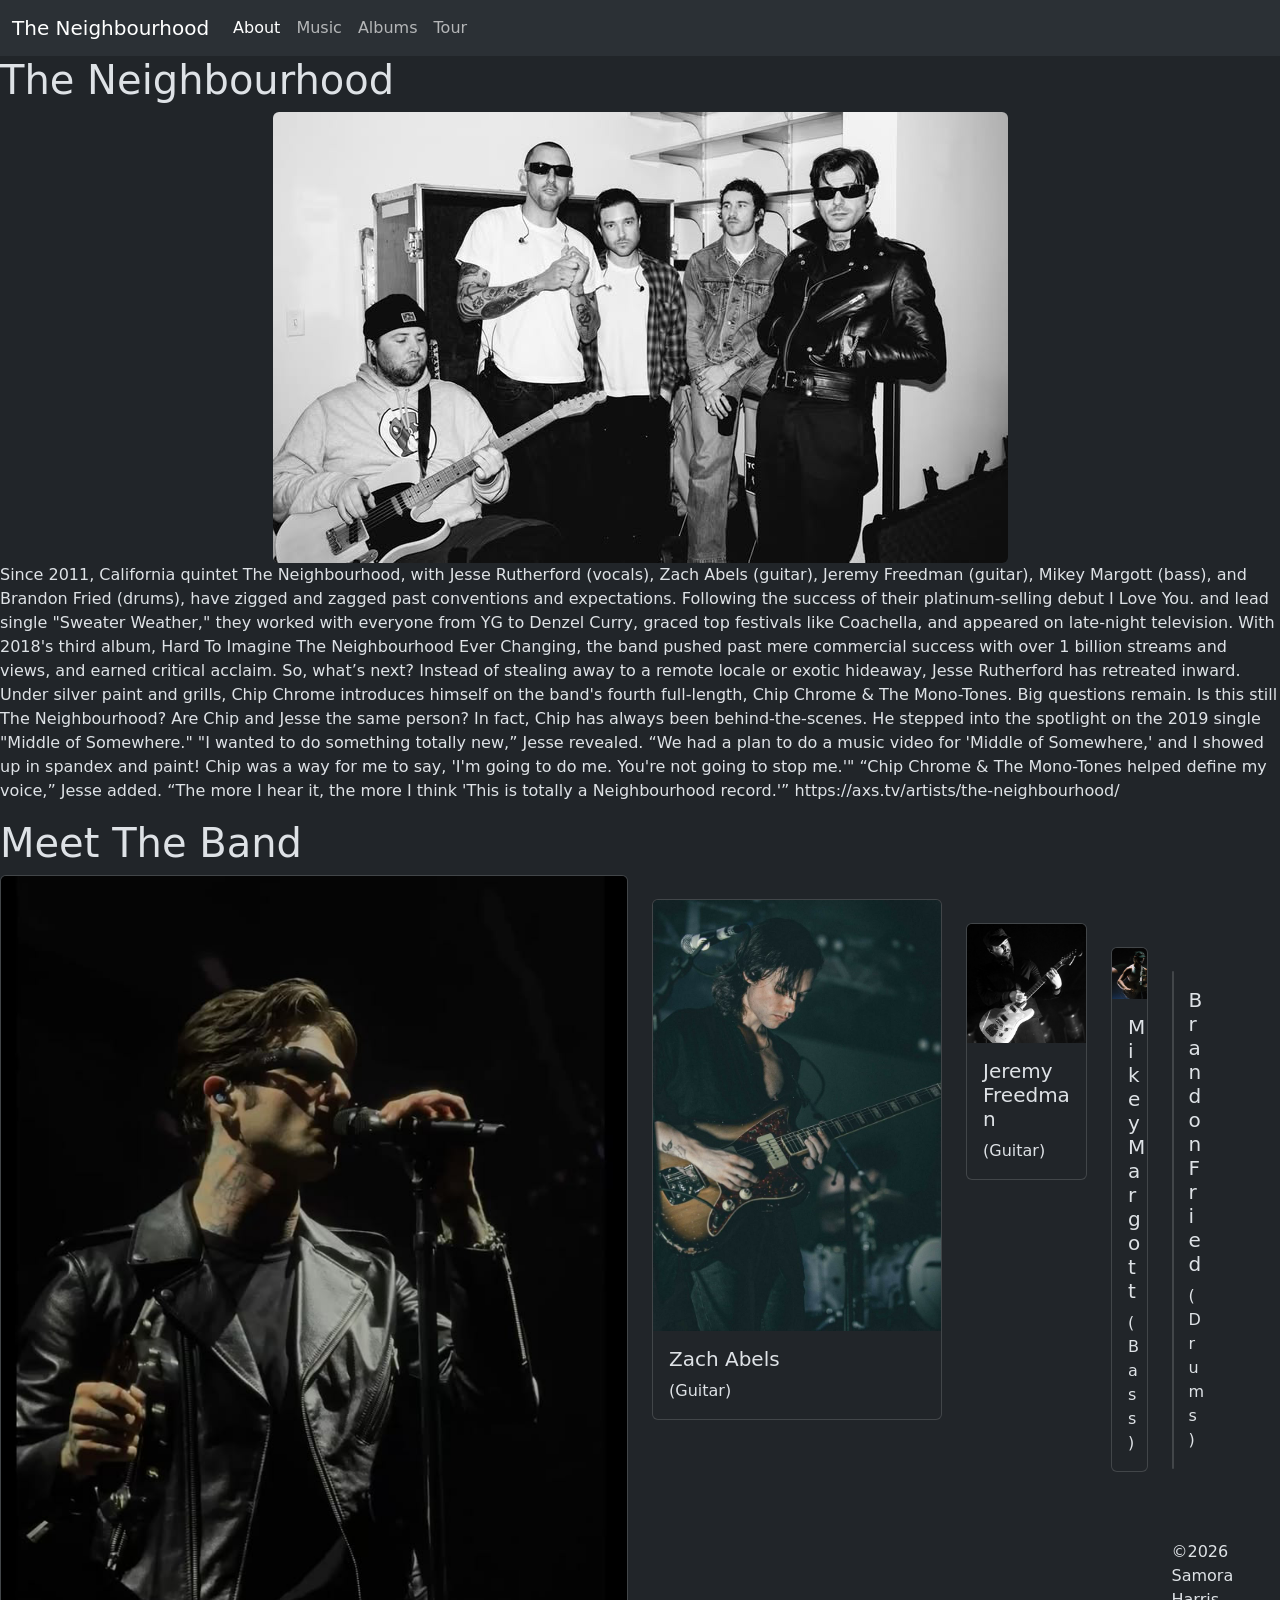
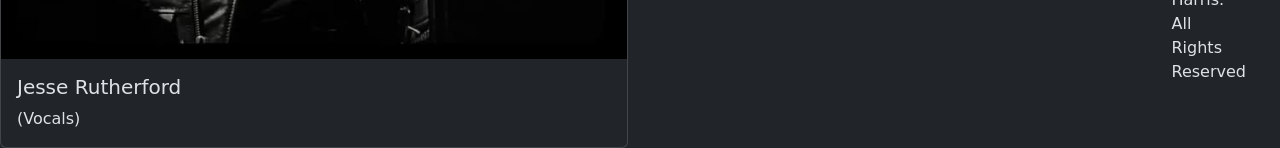
==== About.html @ 40df34dc "First steps" ====
<!DOCTYPE html>
<html lang="en" data-bs-theme="dark">
<head>
    <meta charset="UTF-8">
    <meta name="viewport" content="width=device-width, initial-scale=1.0">
    <title>Document</title>
</head>
<body>
    <link href="https://cdn.jsdelivr.net/npm/bootstrap@5.3.3/dist/css/bootstrap.min.css" rel="stylesheet">

   <nav class="navbar navbar-expand-lg bg-body-tertiary">
  <div class="container-fluid">
    <a class="navbar-brand" href="index.html">The Neighbourhood</a>
    <button class="navbar-toggler" type="button" data-bs-toggle="collapse" data-bs-target="#navbarNav" aria-controls="navbarNav" aria-expanded="false" aria-label="Toggle navigation">
      <span class="navbar-toggler-icon"></span>
    </button>
    <div class="collapse navbar-collapse" id="navbarNav">
      <ul class="navbar-nav">
        <li class="nav-item">
          <a class="nav-link active" aria-current="page" href="About.html">About</a>
        </li>
        <li class="nav-item">
          <a class="nav-link" href="Music.html">Music</a>
        </li>
        <li class="nav-item">
          <a class="nav-link" href="albums.html">Albums</a>
        </li>
        <li class="nav-item">
          <a class="nav-link" href="tour.html">Tour</a>
        </li>
      </ul>
    </div>
  </div>
</nav>

<h1>The Neighbourhood</h1>

<img src="img/THE_BAND.png" class="rounded mx-auto d-block" alt="...">

<p>Since 2011, California quintet The Neighbourhood, with Jesse Rutherford (vocals), Zach Abels (guitar), Jeremy Freedman (guitar), Mikey Margott (bass), and Brandon Fried (drums), have zigged and zagged past conventions and expectations. Following the success of their platinum-selling debut I Love You. and lead single "Sweater Weather," they worked with everyone from YG to Denzel Curry, graced top festivals like Coachella, and appeared on late-night television. With 2018's third album, Hard To Imagine The Neighbourhood Ever Changing, the band pushed past mere commercial success with over 1 billion streams and views, and earned critical acclaim. So, what’s next? Instead of stealing away to a remote locale or exotic hideaway, Jesse Rutherford has retreated inward. Under silver paint and grills, Chip Chrome introduces himself on the band's fourth full-length, Chip Chrome & The Mono-Tones. Big questions remain. Is this still The Neighbourhood? Are Chip and Jesse the same person? In fact, Chip has always been behind-the-scenes. He stepped into the spotlight on the 2019 single "Middle of Somewhere." "I wanted to do something totally new,” Jesse revealed. “We had a plan to do a music video for 'Middle of Somewhere,' and I showed up in spandex and paint! Chip was a way for me to say, 'I'm going to do me. You're not going to stop me.'" “Chip Chrome & The Mono-Tones helped define my voice,” Jesse added. “The more I hear it, the more I think 'This is totally a Neighbourhood record.'”
https://axs.tv/artists/the-neighbourhood/ </p>

<h1>Meet The Band</h1>

<div class="row row-cols-1 row-cols-md-2 g-4">
  <div class="col">
    <div class="card">
      <img src="img/J.png" class="card-img-top" alt="...">
      <div class="card-body">
        <h5 class="card-title">Jesse Rutherford</h5>
        <p class="card-text">(Vocals)</p>
      </div>
    </div>
  </div>
<div class="row row-cols-1 row-cols-md-2 g-4">
  <div class="col">
    <div class="card">
      <img src="img/Z.png" class="card-img-top" alt="...">
      <div class="card-body">
        <h5 class="card-title">Zach Abels</h5>
        <p class="card-text">(Guitar)</p>
      </div>
    </div>
  </div>
<div class="row row-cols-1 row-cols-md-2 g-4">
  <div class="col">
    <div class="card">
      <img src="img/JE.png" class="card-img-top" alt="...">
      <div class="card-body">
        <h5 class="card-title">Jeremy Freedman</h5>
        <p class="card-text">(Guitar)</p>
      </div>
    </div>
  </div>
  <div class="row row-cols-1 row-cols-md-2 g-4">
  <div class="col">
    <div class="card">
      <img src="img/M.png" class="card-img-top" alt="...">
      <div class="card-body">
        <h5 class="card-title">Mikey Margott</h5>
        <p class="card-text">(Bass)</p>
      </div>
    </div>
  </div>
<div class="row row-cols-1 row-cols-md-2 g-4">
  <div class="col">
    <div class="card">
      <img src="img/B.png" class="card-img-top" alt="...">
      <div class="card-body">
        <h5 class="card-title">Brandon Fried</h5>
        <p class="card-text">(Drums)</p>
      </div>
    </div>
  </div>

<P>©2026 Samora Harris. All Rights Reserved</P>

  <script src="https://cdn.jsdelivr.net/npm/bootstrap@5.3.3/dist/js/bootstrap.bundle.min.js"></script>
</body>
</html>
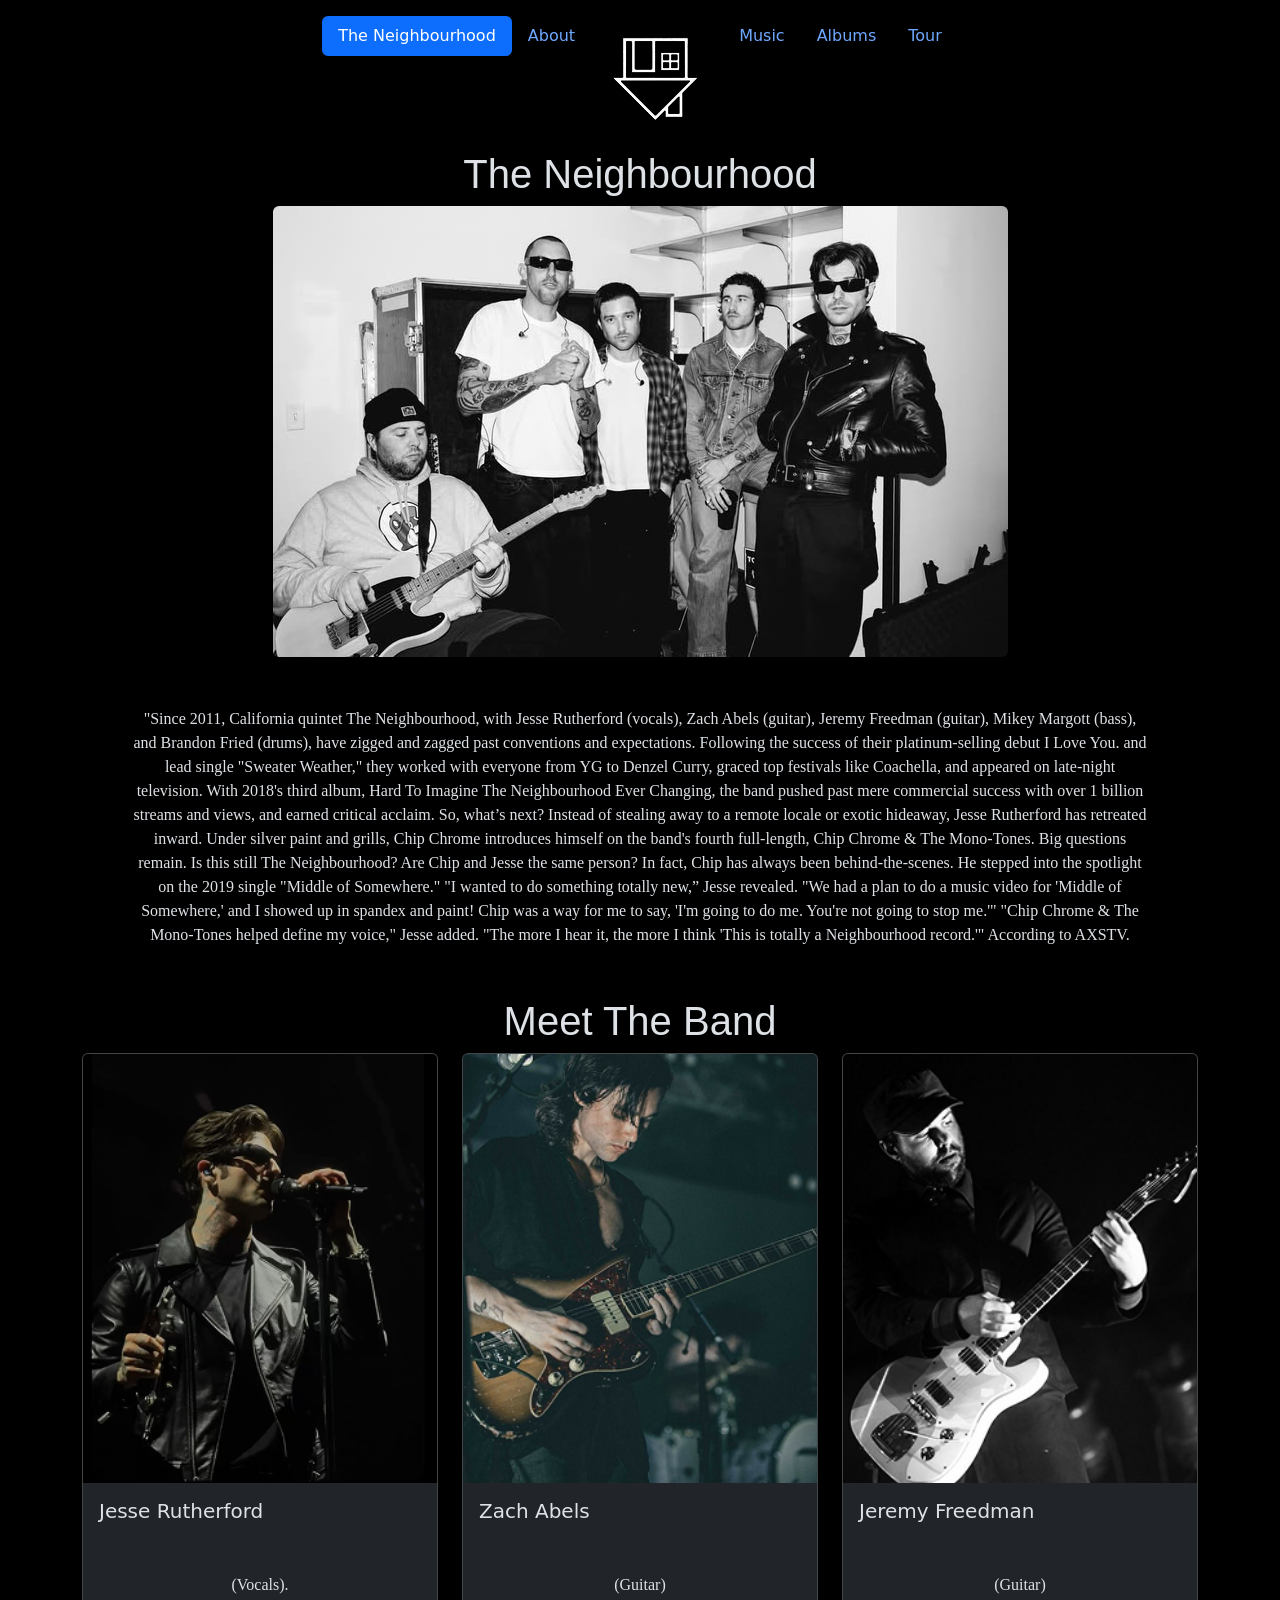
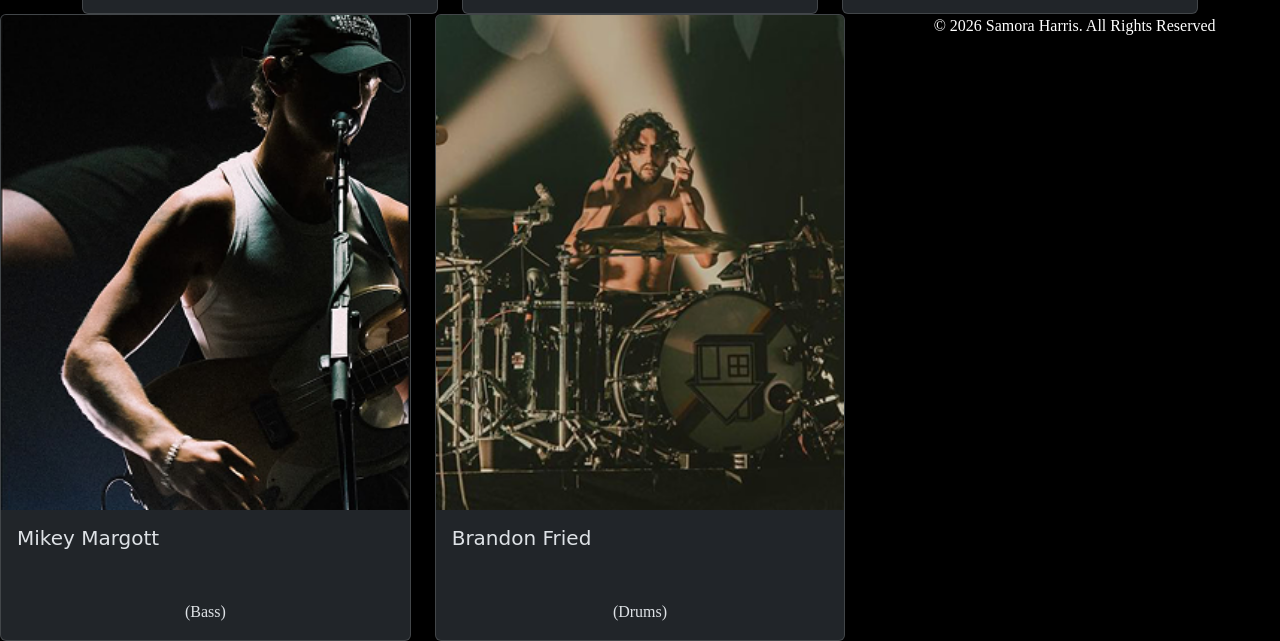
==== commit 7fdb9cee: "Updates" ====
--- a/About.html
+++ b/About.html
@@ -7,85 +7,76 @@
 </head>
 <body>
     <link href="https://cdn.jsdelivr.net/npm/bootstrap@5.3.3/dist/css/bootstrap.min.css" rel="stylesheet">
-
-   <nav class="navbar navbar-expand-lg bg-body-tertiary">
-  <div class="container-fluid">
-    <a class="navbar-brand" href="index.html">The Neighbourhood</a>
-    <button class="navbar-toggler" type="button" data-bs-toggle="collapse" data-bs-target="#navbarNav" aria-controls="navbarNav" aria-expanded="false" aria-label="Toggle navigation">
-      <span class="navbar-toggler-icon"></span>
-    </button>
-    <div class="collapse navbar-collapse" id="navbarNav">
-      <ul class="navbar-nav">
-        <li class="nav-item">
-          <a class="nav-link active" aria-current="page" href="About.html">About</a>
-        </li>
-        <li class="nav-item">
-          <a class="nav-link" href="Music.html">Music</a>
-        </li>
-        <li class="nav-item">
-          <a class="nav-link" href="albums.html">Albums</a>
-        </li>
-        <li class="nav-item">
-          <a class="nav-link" href="tour.html">Tour</a>
-        </li>
-      </ul>
-    </div>
-  </div>
-</nav>
+    <link href="css/Styles_1.css" rel="stylesheet" />
+   <div class="b-example-divider"></div>
+      <div class="container">
+        <header class="d-flex justify-content-center py-3">
+          <ul class="nav nav-pills">
+            <li class="nav-item">
+              <a href="index.html" class="nav-link active" aria-current="page">The Neighbourhood</a>
+            </li>
+            <li class="nav-item"><a href="About.html" class="nav-link">About</a></li>
+            <li class="nav-item"><a href="albums.html" class="nav-link"><img src="img/TheN_logo 1.png" class="rounded mx-auto d-block" alt="..."></a></li>
+            <li class="nav-item"><a href="Music.html" class="nav-link">Music</a></li>
+            <li class="nav-item"><a href="albums.html" class="nav-link">Albums</a></li>
+            <li class="nav-item"><a href="tour.html" class="nav-link">Tour</a></li>
+          </ul>
+        </header>
 
 <h1>The Neighbourhood</h1>
 
 <img src="img/THE_BAND.png" class="rounded mx-auto d-block" alt="...">
 
-<p>Since 2011, California quintet The Neighbourhood, with Jesse Rutherford (vocals), Zach Abels (guitar), Jeremy Freedman (guitar), Mikey Margott (bass), and Brandon Fried (drums), have zigged and zagged past conventions and expectations. Following the success of their platinum-selling debut I Love You. and lead single "Sweater Weather," they worked with everyone from YG to Denzel Curry, graced top festivals like Coachella, and appeared on late-night television. With 2018's third album, Hard To Imagine The Neighbourhood Ever Changing, the band pushed past mere commercial success with over 1 billion streams and views, and earned critical acclaim. So, what’s next? Instead of stealing away to a remote locale or exotic hideaway, Jesse Rutherford has retreated inward. Under silver paint and grills, Chip Chrome introduces himself on the band's fourth full-length, Chip Chrome & The Mono-Tones. Big questions remain. Is this still The Neighbourhood? Are Chip and Jesse the same person? In fact, Chip has always been behind-the-scenes. He stepped into the spotlight on the 2019 single "Middle of Somewhere." "I wanted to do something totally new,” Jesse revealed. “We had a plan to do a music video for 'Middle of Somewhere,' and I showed up in spandex and paint! Chip was a way for me to say, 'I'm going to do me. You're not going to stop me.'" “Chip Chrome & The Mono-Tones helped define my voice,” Jesse added. “The more I hear it, the more I think 'This is totally a Neighbourhood record.'”
-https://axs.tv/artists/the-neighbourhood/ </p>
+<p>"Since 2011, California quintet The Neighbourhood, with Jesse Rutherford (vocals), Zach Abels (guitar), Jeremy Freedman (guitar), Mikey Margott (bass), and Brandon Fried (drums), have zigged and zagged past conventions and expectations. Following the success of their platinum-selling debut I Love You. and lead single "Sweater Weather," they worked with everyone from YG to Denzel Curry, graced top festivals like Coachella, and appeared on late-night television. With 2018's third album, Hard To Imagine The Neighbourhood Ever Changing, the band pushed past mere commercial success with over 1 billion streams and views, and earned critical acclaim. So, what’s next? Instead of stealing away to a remote locale or exotic hideaway, Jesse Rutherford has retreated inward. Under silver paint and grills, Chip Chrome introduces himself on the band's fourth full-length, Chip Chrome & The Mono-Tones. Big questions remain. Is this still The Neighbourhood? Are Chip and Jesse the same person? In fact, Chip has always been behind-the-scenes. He stepped into the spotlight on the 2019 single "Middle of Somewhere." "I wanted to do something totally new,” Jesse revealed. "We had a plan to do a music video for 'Middle of Somewhere,' and I showed up in spandex and paint! Chip was a way for me to say, 'I'm going to do me. You're not going to stop me.'" "Chip Chrome & The Mono-Tones helped define my voice," Jesse added. "The more I hear it, the more I think 'This is totally a Neighbourhood record.'"
+According to AXSTV. </p>
 
 <h1>Meet The Band</h1>
 
-<div class="row row-cols-1 row-cols-md-2 g-4">
+
+<div class="row row-cols-1 row-cols-md-3 g-4">
   <div class="col">
-    <div class="card">
-      <img src="img/J.png" class="card-img-top" alt="...">
+    <div class="card h-100">
+      <img src="img/Rectangle 12.png" class="card-img-top" alt="...">
       <div class="card-body">
-        <h5 class="card-title">Jesse Rutherford</h5>
-        <p class="card-text">(Vocals)</p>
+        <h5 class="card-title"> Jesse Rutherford</h5>
+        <p class="card-text">(Vocals).</p>
       </div>
     </div>
   </div>
-<div class="row row-cols-1 row-cols-md-2 g-4">
   <div class="col">
-    <div class="card">
-      <img src="img/Z.png" class="card-img-top" alt="...">
+    <div class="card h-100">
+      <img src="img/Rectangle 13.png" class="card-img-top" alt="...">
       <div class="card-body">
         <h5 class="card-title">Zach Abels</h5>
         <p class="card-text">(Guitar)</p>
       </div>
     </div>
   </div>
-<div class="row row-cols-1 row-cols-md-2 g-4">
   <div class="col">
-    <div class="card">
-      <img src="img/JE.png" class="card-img-top" alt="...">
+    <div class="card h-100">
+      <img src="img/Rectangle 14.png" class="card-img-top" alt="...">
       <div class="card-body">
         <h5 class="card-title">Jeremy Freedman</h5>
         <p class="card-text">(Guitar)</p>
       </div>
     </div>
   </div>
-  <div class="row row-cols-1 row-cols-md-2 g-4">
+  </div>
+</div>
+
+<div class="row row-cols-1 row-cols-md-3 g-4">
   <div class="col">
-    <div class="card">
-      <img src="img/M.png" class="card-img-top" alt="...">
+    <div class="card h-100">
+      <img src="img/Rectangle 15.png" class="card-img-top" alt="...">
       <div class="card-body">
-        <h5 class="card-title">Mikey Margott</h5>
+        <h5 class="card-title">Mikey Margott </h5>
         <p class="card-text">(Bass)</p>
       </div>
     </div>
   </div>
-<div class="row row-cols-1 row-cols-md-2 g-4">
   <div class="col">
-    <div class="card">
-      <img src="img/B.png" class="card-img-top" alt="...">
+    <div class="card h-100">
+      <img src="img/Rectangle 16.png" class="card-img-top" alt="...">
       <div class="card-body">
         <h5 class="card-title">Brandon Fried</h5>
         <p class="card-text">(Drums)</p>
@@ -93,7 +84,9 @@
     </div>
   </div>
 
-<P>©2026 Samora Harris. All Rights Reserved</P>
+<footer> &copy; 2026 Samora Harris. All Rights Reserved</footer>
+
+ 
 
   <script src="https://cdn.jsdelivr.net/npm/bootstrap@5.3.3/dist/js/bootstrap.bundle.min.js"></script>
 </body>
--- a/css/Styles_1.css
+++ b/css/Styles_1.css
@@ -0,0 +1,44 @@
+
+body {
+	background-color: #000000;
+}
+
+nav ul li a {
+	font-family:Impact, Haettenschweiler, 'Arial Narrow Bold', sans-serif;
+	color: #fff;
+	font-size: 30px;
+}
+a {
+    color: #fff;
+}
+nav ul li a:hover {
+	background-color: #000;
+	text-decoration:overline;
+	color: #fff;
+}
+p {
+    font-family:"Bebas Neue";
+    text-align: center;
+    margin:50px;
+}
+
+blockquote {
+	margin:50px;
+	display: flex;
+}
+h1 {
+    font-family:Impact, Haettenschweiler, 'Arial Narrow Bold', sans-serif;
+    text-align: center;
+}
+h3 {
+    font-family:Impact, Haettenschweiler, 'Arial Narrow Bold', sans-serif;
+    text-align: center;
+    padding-right: 260px;
+}
+footer {
+	color: #fff;
+	font-family: Impact, Haettenschweiler, "Franklin Gothic Bold", "Arial Black", "sans-serif";
+	text-align: center;
+	margin-top: 100px;
+}
+
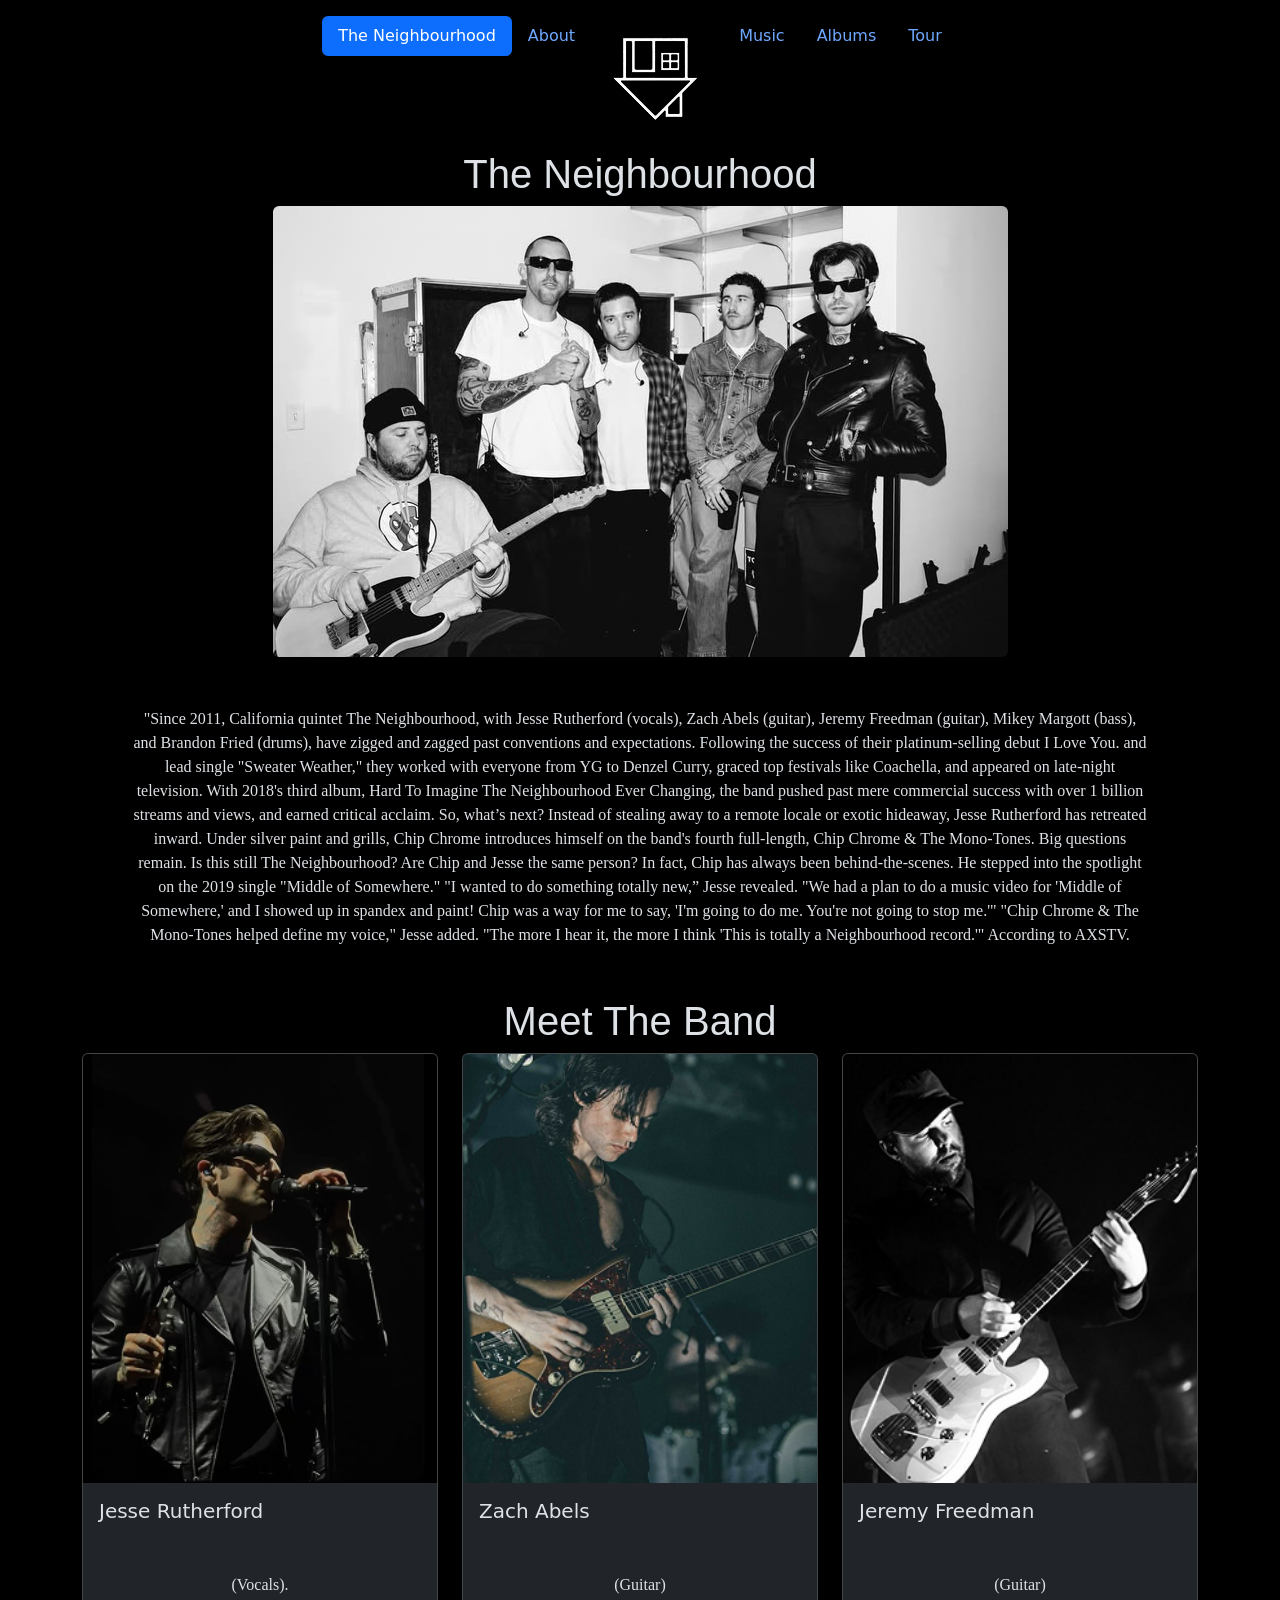
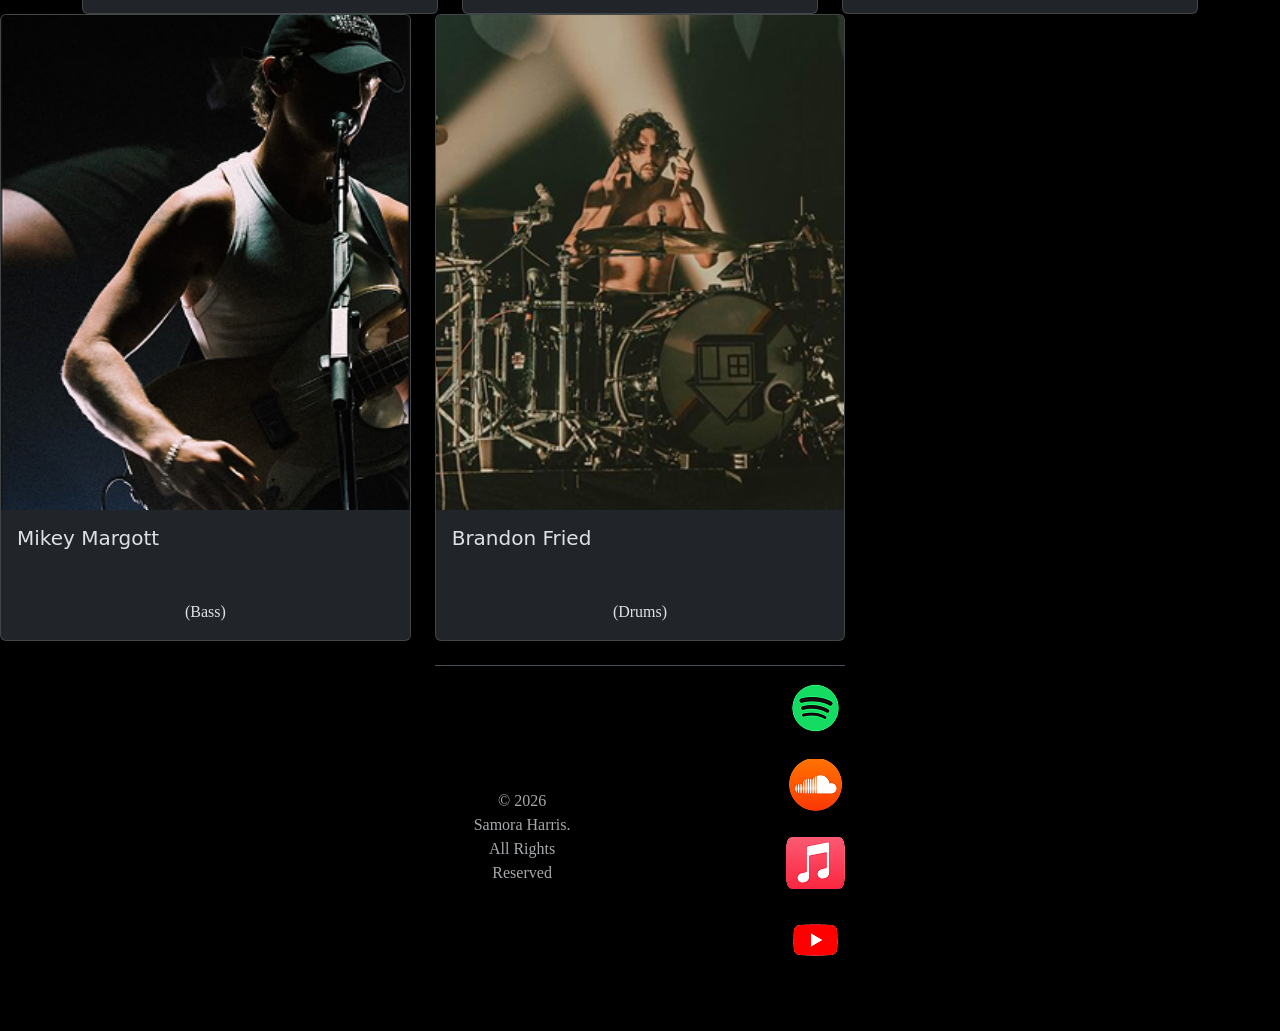
==== commit c221cb87: "Changes UPdate" ====
--- a/About.html
+++ b/About.html
@@ -84,7 +84,61 @@
     </div>
   </div>
 
-<footer> &copy; 2026 Samora Harris. All Rights Reserved</footer>
+<div class="b-example-divider"></div>
+    <div class="container">
+      <footer
+        class="d-flex flex-wrap justify-content-between align-items-center py-3 my-4 border-top"
+      >
+        <div class="col-md-4 d-flex align-items-center">
+          <a
+            href="/"
+            class="mb-3 me-2 mb-md-0 text-body-secondary text-decoration-none lh-1"
+            aria-label="Bootstrap"
+          >
+            <svg class="bi" width="30" height="24" aria-hidden="true">
+              <use xlink:href="#bootstrap"></use>
+            </svg>
+          </a>
+          <span class="mb-3 mb-md-0 text-body-secondary"
+            >&copy; 2026 Samora Harris. All Rights Reserved</span
+          >
+        </div>
+        <ul class="nav col-md-4 justify-content-end list-unstyled d-flex">
+          <li class="ms-3">
+            <a class="text-body-secondary" href="https://open.spotify.com/artist/77SW9BnxLY8rJ0RciFqkHh" aria-label="Spotify"
+              > <img src="img/Rectangle 2.png" class="rounded mx-auto d-block" alt="...">
+               
+              <svg class="bi" width="24" height="24" aria-hidden="true">
+                <use xlink:href="#instagram"></use></svg
+            ></a>
+          </li>
+          <li class="ms-3">
+            <a class="text-body-secondary" href="https://soundcloud.com/theneighbourhood" aria-label="soundcloud"
+              > <img src="img/Rectangle 5.png" class="rounded mx-auto d-block" alt="...">
+
+              <svg class="bi" width="24" height="24">
+                <use xlink:href="#facebook"></use></svg
+            ></a>
+          </li>
+          <li class="ms-3">
+            <a class="text-body-secondary" href="https://music.apple.com/us/artist/the-neighbourhood/219350813" aria-label="Apple Music"
+              > <img src="img/Rectangle 3.png" class="rounded mx-auto d-block" alt="...">
+               
+              <svg class="bi" width="24" height="24" aria-hidden="true">
+                <use xlink:href="#instagram"></use></svg
+            ></a>
+          </li>
+           <li class="ms-3">
+            <a class="text-body-secondary" href="https://music.youtube.com/channel/UCDAXusYwRJpiSP2CHnXnVnw" aria-label="YouTube Music"
+              > <img src="img/Rectangle 4.png" class="rounded mx-auto d-block" alt="...">
+               
+              <svg class="bi" width="24" height="24" aria-hidden="true">
+                <use xlink:href="#instagram"></use></svg
+            ></a>
+          </li>
+        </ul>
+      </footer>
+    </div>
 
  
 
